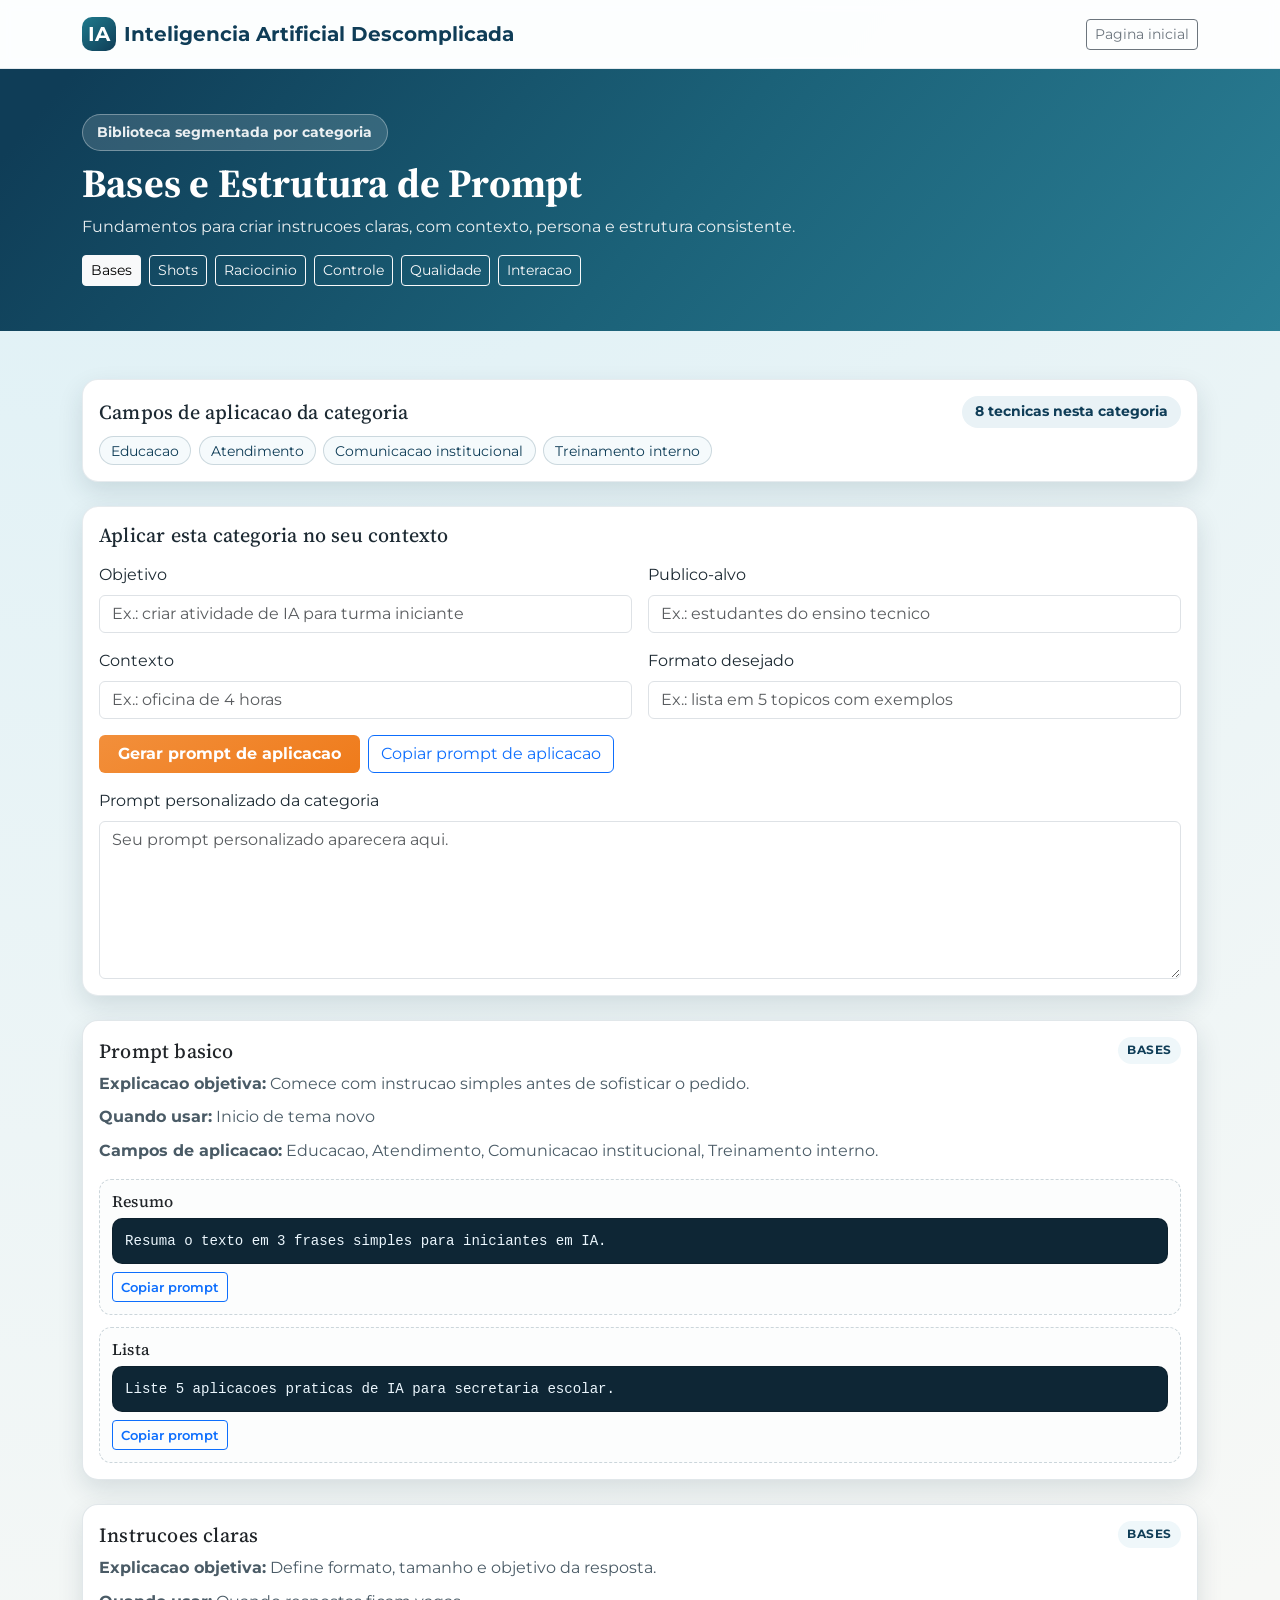
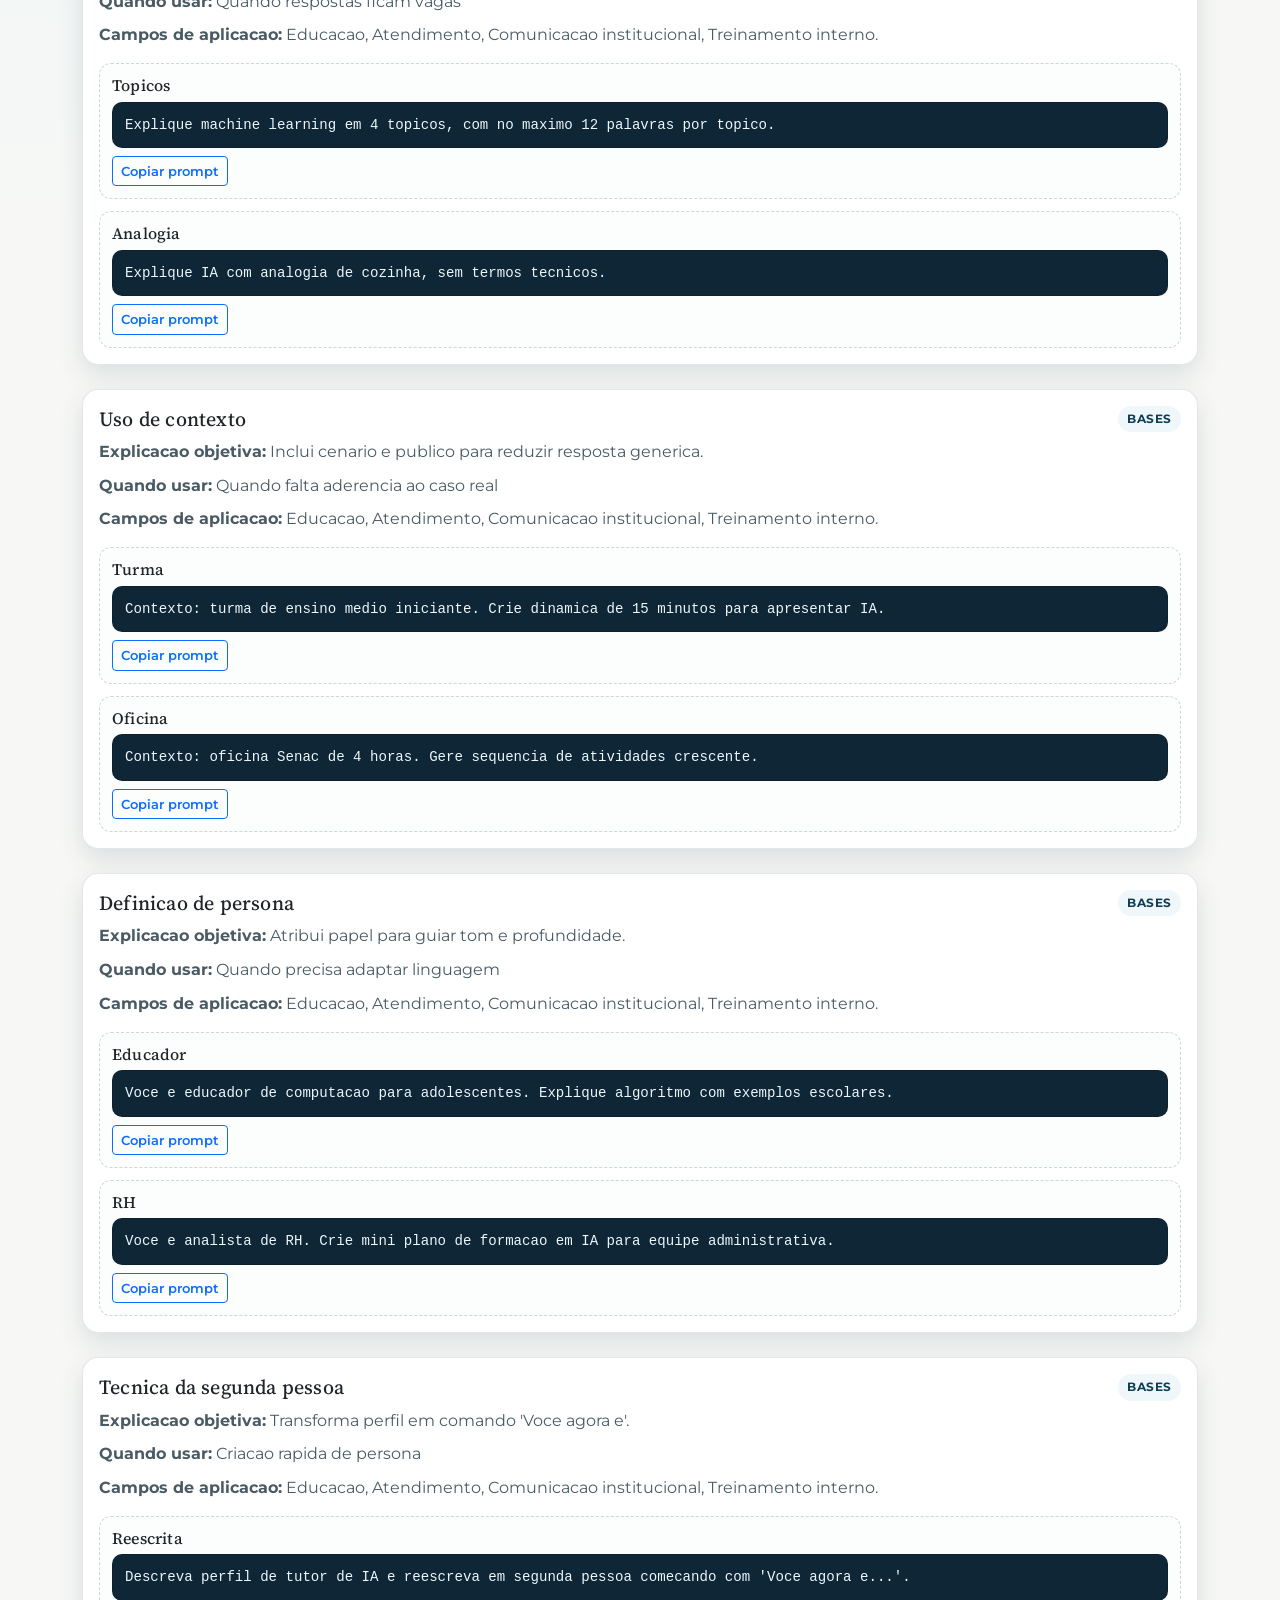
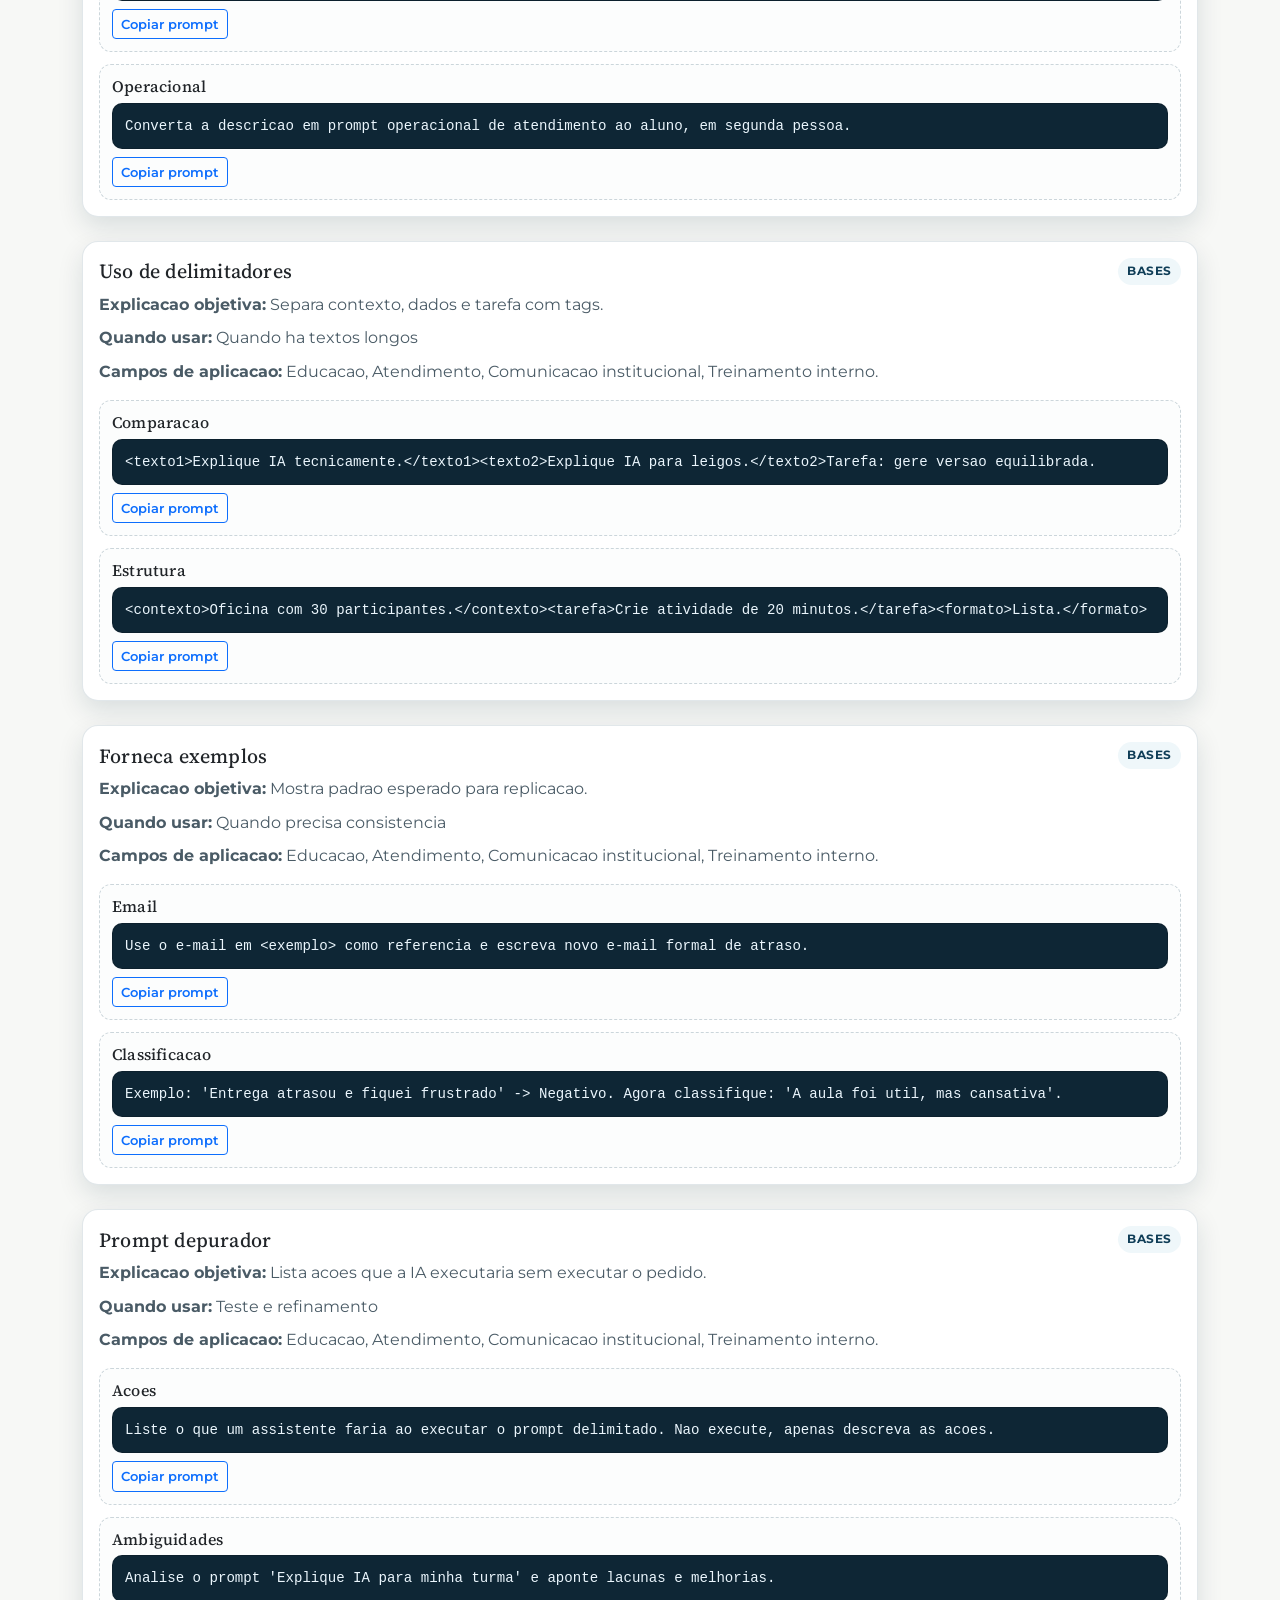
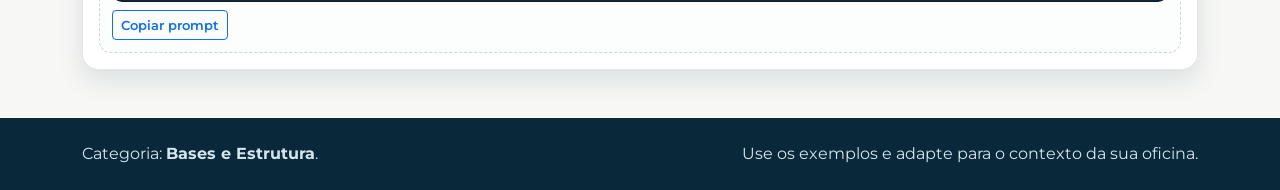
==== categoria-bases.html @ 1cd5e303 "Add files via upload" ====
<!DOCTYPE html>
<html lang="pt-BR">
<head>
  <meta charset="UTF-8" />
  <meta name="viewport" content="width=device-width, initial-scale=1.0" />
  <title>Bases e Estrutura | Inteligencia Artificial Descomplicada</title>
  <meta name="description" content="Pagina de prompts da categoria bases e estrutura com exemplos praticos e campos de aplicacao." />

  <link rel="preconnect" href="https://fonts.googleapis.com" />
  <link rel="preconnect" href="https://fonts.gstatic.com" crossorigin />
  <link href="https://fonts.googleapis.com/css2?family=Montserrat:wght@400;500;600;700;800&family=Source+Serif+4:opsz,wght@8..60,400;8..60,600&display=swap" rel="stylesheet" />
  <link href="https://cdn.jsdelivr.net/npm/bootstrap@5.3.3/dist/css/bootstrap.min.css" rel="stylesheet" integrity="sha384-QWTKZyjpPEjISv5WaRU9OFeRpok6YctnYmDr5pNlyT2bRjXh0JMhjY6hW+ALEwIH" crossorigin="anonymous" />
  <link rel="stylesheet" href="css/estilos.css" />
</head>
<body data-categoria="bases">
  <nav class="navbar navbar-expand-lg barra-topo sticky-top" aria-label="Navegacao principal">
    <div class="container py-1">
      <a class="navbar-brand d-flex align-items-center gap-2" href="index.html#tecnicas">
        <span class="marca-icone">IA</span>
        <span class="marca-texto">Inteligencia Artificial Descomplicada</span>
      </a>
      <div class="d-flex gap-2">
        <a href="index.html" class="btn btn-sm btn-outline-secondary">Pagina inicial</a>
      </div>
    </div>
  </nav>

  <header class="cabecalho-categoria">
    <div class="container">
      <p class="etiqueta mb-2">Biblioteca segmentada por categoria</p>
      <h1 class="display-6 fw-bold mb-2" id="tituloCategoria">Bases e Estrutura</h1>
      <p class="mb-3" id="descricaoCategoria"></p>
      <div class="d-flex flex-wrap gap-2">
            <a href="categoria-bases.html" class="btn btn-sm btn-light">Bases</a>
            <a href="categoria-shots.html" class="btn btn-sm btn-outline-light">Shots</a>
            <a href="categoria-raciocinio.html" class="btn btn-sm btn-outline-light">Raciocinio</a>
            <a href="categoria-controle.html" class="btn btn-sm btn-outline-light">Controle</a>
            <a href="categoria-qualidade.html" class="btn btn-sm btn-outline-light">Qualidade</a>
            <a href="categoria-interacao.html" class="btn btn-sm btn-outline-light">Interacao</a>
      </div>
    </div>
  </header>

  <main class="py-5">
    <section class="container">
      <div class="resumo-categoria mb-4">
        <div class="d-flex flex-wrap justify-content-between align-items-center gap-2 mb-2">
          <h2 class="h5 mb-0">Campos de aplicacao da categoria</h2>
          <span class="selo-total" id="contadorPromptsCategoria">0 tecnicas nesta categoria</span>
        </div>
        <ul class="lista-campos-aplicacao" id="listaCamposCategoria"></ul>
      </div>

      <div class="resumo-categoria mb-4">
        <h2 class="h5 mb-3">Aplicar esta categoria no seu contexto</h2>
        <form id="formularioAplicacaoCategoria" class="row g-3" novalidate>
          <div class="col-md-6">
            <label for="campoObjetivoAplicacao" class="form-label">Objetivo</label>
            <input type="text" id="campoObjetivoAplicacao" class="form-control" placeholder="Ex.: criar atividade de IA para turma iniciante" />
          </div>
          <div class="col-md-6">
            <label for="campoPublicoAplicacao" class="form-label">Publico-alvo</label>
            <input type="text" id="campoPublicoAplicacao" class="form-control" placeholder="Ex.: estudantes do ensino tecnico" />
          </div>
          <div class="col-md-6">
            <label for="campoContextoAplicacao" class="form-label">Contexto</label>
            <input type="text" id="campoContextoAplicacao" class="form-control" placeholder="Ex.: oficina de 4 horas" />
          </div>
          <div class="col-md-6">
            <label for="campoFormatoAplicacao" class="form-label">Formato desejado</label>
            <input type="text" id="campoFormatoAplicacao" class="form-control" placeholder="Ex.: lista em 5 topicos com exemplos" />
          </div>
          <div class="col-12 d-flex flex-wrap gap-2">
            <button type="submit" class="btn btn-ia">Gerar prompt de aplicacao</button>
            <button type="button" id="botaoCopiarAplicacaoCategoria" class="btn btn-outline-primary">Copiar prompt de aplicacao</button>
          </div>
        </form>
        <div class="mt-3">
          <label class="form-label" for="saidaAplicacaoCategoria">Prompt personalizado da categoria</label>
          <textarea id="saidaAplicacaoCategoria" class="form-control" rows="6" placeholder="Seu prompt personalizado aparecera aqui."></textarea>
        </div>
      </div>

      <div class="row g-4" id="gradeCategoria"></div>
    </section>
  </main>

  <footer class="rodape py-4">
    <div class="container d-flex flex-column flex-lg-row justify-content-between gap-2">
      <p class="mb-0">Categoria: <strong>Bases e Estrutura</strong>.</p>
      <p class="mb-0">Use os exemplos e adapte para o contexto da sua oficina.</p>
    </div>
  </footer>

  <div class="toast-container position-fixed bottom-0 end-0 p-3">
    <div id="toastCopia" class="toast align-items-center texto-bg-sucesso border-0" role="status" aria-live="polite" aria-atomic="true">
      <div class="d-flex">
        <div class="toast-body" id="mensagemToast">Prompt copiado.</div>
        <button type="button" class="btn-close btn-close-white me-2 m-auto" data-bs-dismiss="toast" aria-label="Fechar"></button>
      </div>
    </div>
  </div>

  <script src="https://cdn.jsdelivr.net/npm/bootstrap@5.3.3/dist/js/bootstrap.bundle.min.js" integrity="sha384-YvpcrYf0tY3lHB60NNkmXc5s9fDVZLESaAA55NDzOxhy9GkcIdslK1eN7N6jIeHz" crossorigin="anonymous"></script>
  <script src="js/script.js"></script>
  <script src="js/paginas-categorias.js"></script>
</body>
</html>
---- css/estilos.css ----
:root {
  --cor-primaria: #0f3d57;
  --cor-secundaria: #1f7a8c;
  --cor-destaque: #f28f3b;
  --cor-fundo: #f7f8f6;
  --cor-superficie: #ffffff;
  --cor-texto: #1d2a33;
  --cor-texto-suave: #4a5b66;
  --sombra-suave: 0 10px 26px rgba(11, 39, 54, 0.12);
  --raio-md: 16px;
  --raio-lg: 24px;
}

* {
  box-sizing: border-box;
}

html {
  scroll-behavior: smooth;
}

body {
  margin: 0;
  font-family: "Montserrat", "Segoe UI", sans-serif;
  color: var(--cor-texto);
  background: radial-gradient(circle at 12% -10%, #d6eef6 0%, #f7f8f6 42%, #f7f8f6 100%);
  overflow-x: hidden;
}

h1,
h2,
h3,
h4,
h5,
h6 {
  font-family: "Source Serif 4", Georgia, serif;
  letter-spacing: 0.2px;
}

p {
  color: var(--cor-texto-suave);
}

.formas-fundo {
  position: fixed;
  inset: 0;
  pointer-events: none;
  z-index: -1;
}

.forma {
  position: absolute;
  border-radius: 999px;
  filter: blur(1px);
}

.forma-1 {
  width: 300px;
  height: 300px;
  right: -70px;
  top: 75px;
  background: linear-gradient(140deg, rgba(242, 143, 59, 0.18), rgba(242, 143, 59, 0.02));
}

.forma-2 {
  width: 260px;
  height: 260px;
  left: -80px;
  top: 420px;
  background: linear-gradient(140deg, rgba(31, 122, 140, 0.18), rgba(31, 122, 140, 0.03));
}

.forma-3 {
  width: 180px;
  height: 180px;
  right: 12%;
  bottom: 110px;
  background: linear-gradient(140deg, rgba(15, 61, 87, 0.15), rgba(15, 61, 87, 0.03));
}

.barra-topo {
  background: rgba(255, 255, 255, 0.9);
  backdrop-filter: blur(6px);
  border-bottom: 1px solid rgba(15, 61, 87, 0.1);
}

.marca-icone {
  width: 34px;
  height: 34px;
  border-radius: 10px;
  display: inline-flex;
  justify-content: center;
  align-items: center;
  background: linear-gradient(140deg, var(--cor-secundaria), var(--cor-primaria));
  color: #fff;
  font-weight: 700;
}

.marca-texto {
  font-weight: 700;
  color: var(--cor-primaria);
}

.nav-link {
  font-weight: 600;
  color: var(--cor-primaria);
}

.nav-link:hover,
.nav-link:focus {
  color: var(--cor-secundaria);
}

.menu-principal {
  gap: 0.25rem;
}

.menu-principal .nav-link {
  padding: 0.52rem 0.8rem;
  border-radius: 10px;
  white-space: nowrap;
}

.menu-principal .nav-link:hover,
.menu-principal .nav-link:focus {
  background: #eef6f9;
}

.menu-laboratorios {
  border: 1px solid rgba(15, 61, 87, 0.14);
  border-radius: 12px;
  box-shadow: var(--sombra-suave);
  padding: 0.35rem;
  min-width: 13.2rem;
}

.menu-laboratorios .dropdown-item {
  border-radius: 8px;
  padding: 0.5rem 0.65rem;
  color: var(--cor-primaria);
  font-weight: 600;
}

.menu-laboratorios .dropdown-item:hover,
.menu-laboratorios .dropdown-item:focus {
  background: #eef6f9;
}

.secao-hero {
  background: linear-gradient(130deg, #0f3d57 5%, #1b6178 52%, #2b7f95 100%);
  color: #fff;
  position: relative;
}

.py-lg-6 {
  padding-top: 5rem;
  padding-bottom: 5rem;
}

.etiqueta {
  display: inline-block;
  background: rgba(255, 255, 255, 0.14);
  border: 1px solid rgba(255, 255, 255, 0.33);
  color: #fff;
  border-radius: 999px;
  padding: 0.45rem 0.9rem;
  font-size: 0.86rem;
  font-weight: 700;
}

.secao-hero .lead {
  color: rgba(255, 255, 255, 0.92);
}

.btn-ia {
  background: linear-gradient(150deg, var(--cor-destaque), #ef7b1b);
  color: #fff;
  border: none;
  font-weight: 700;
  padding-inline: 1.2rem;
}

.btn-ia:hover,
.btn-ia:focus {
  background: linear-gradient(150deg, #ef7b1b, #de6709);
  color: #fff;
}

.painel-destaque {
  background: rgba(255, 255, 255, 0.12);
  border: 1px solid rgba(255, 255, 255, 0.25);
  border-radius: var(--raio-lg);
  padding: 1.4rem;
  box-shadow: var(--sombra-suave);
}

.painel-destaque p,
.painel-destaque h2 {
  color: #f7fbff;
}

.item-turno {
  background: rgba(255, 255, 255, 0.14);
  color: #fff;
  padding: 0.55rem 0.75rem;
  border-radius: 10px;
  font-size: 0.94rem;
}

.titulo-secao {
  color: var(--cor-primaria);
  font-weight: 700;
  margin-bottom: 0.5rem;
}

.texto-secao {
  color: var(--cor-texto-suave);
  max-width: 78ch;
}

.card {
  border: none;
  border-radius: var(--raio-md);
}

.card-bloco,
.card-modulo,
.card-pratica {
  box-shadow: var(--sombra-suave);
  border: 1px solid rgba(15, 61, 87, 0.08);
}

.card-modulo .badge {
  color: var(--cor-primaria);
  border: 1px solid rgba(15, 61, 87, 0.14);
}

.pequeno {
  font-size: 0.95rem;
}

.secao-destaque-clara {
  background: linear-gradient(180deg, rgba(231, 243, 247, 0.45) 0%, rgba(255, 255, 255, 0.85) 100%);
}

.accordion-item {
  border: 1px solid rgba(15, 61, 87, 0.1);
  border-radius: 12px;
  overflow: hidden;
}

.accordion-button {
  font-weight: 700;
  color: var(--cor-primaria);
}

.accordion-button:not(.collapsed) {
  color: var(--cor-primaria);
  background-color: #eef6f9;
}

.painel-checklist {
  background: var(--cor-superficie);
  border: 1px solid rgba(15, 61, 87, 0.1);
  border-radius: var(--raio-md);
  padding: 1.2rem;
  box-shadow: var(--sombra-suave);
}

.lista-checklist {
  list-style: none;
  margin: 0;
  padding: 0;
  display: grid;
  gap: 0.6rem;
}

.lista-checklist li {
  display: flex;
  align-items: flex-start;
  gap: 0.55rem;
  color: var(--cor-texto-suave);
}

.lista-checklist input {
  margin-top: 0.2rem;
  accent-color: var(--cor-secundaria);
}

.filtros {
  background: #fff;
  border: 1px solid rgba(15, 61, 87, 0.1);
  border-radius: var(--raio-md);
  padding: 1rem;
  box-shadow: var(--sombra-suave);
}

.secao-links-categoria {
  background: #fff;
  border: 1px solid rgba(15, 61, 87, 0.1);
  border-radius: var(--raio-md);
  padding: 1rem;
  box-shadow: var(--sombra-suave);
}

.secao-links-categoria p {
  color: var(--cor-texto-suave);
}

.link-categoria {
  display: block;
  height: 100%;
  border: 1px solid rgba(15, 61, 87, 0.12);
  border-radius: 12px;
  background: #fbfdff;
  padding: 0.9rem;
  text-decoration: none;
  transition: transform 0.18s ease, box-shadow 0.18s ease;
}

.link-categoria:hover,
.link-categoria:focus {
  transform: translateY(-2px);
  box-shadow: 0 10px 18px rgba(11, 39, 54, 0.14);
}

.link-categoria h4 {
  color: var(--cor-primaria);
  margin-bottom: 0.35rem;
}

.link-categoria p {
  color: var(--cor-texto-suave);
}

.selo-total {
  background: #e9f2f6;
  color: var(--cor-primaria);
  border-radius: 999px;
  padding: 0.35rem 0.8rem;
  font-weight: 700;
  font-size: 0.9rem;
}

.card-tecnica {
  height: 100%;
  border: 1px solid rgba(15, 61, 87, 0.12);
  box-shadow: var(--sombra-suave);
  transition: transform 0.2s ease, box-shadow 0.2s ease;
}

.card-tecnica:hover {
  transform: translateY(-4px);
  box-shadow: 0 14px 28px rgba(11, 39, 54, 0.16);
}

.cabecalho-tecnica {
  display: flex;
  justify-content: space-between;
  align-items: center;
  gap: 0.6rem;
}

.etiqueta-categoria {
  background: #eff7fa;
  color: var(--cor-primaria);
  font-size: 0.78rem;
  font-weight: 700;
  padding: 0.25rem 0.6rem;
  border-radius: 999px;
  text-transform: uppercase;
  letter-spacing: 0.4px;
}

.bloco-explicacao {
  border-left: 3px solid #d5e7ee;
  padding-left: 0.75rem;
  margin-bottom: 0.85rem;
}

.bloco-explicacao p {
  margin-bottom: 0.45rem;
}

.lista-exemplos {
  display: grid;
  gap: 0.75rem;
}

.item-exemplo {
  border: 1px dashed rgba(15, 61, 87, 0.2);
  border-radius: 12px;
  padding: 0.75rem;
  background: #fcfdfd;
}

.item-exemplo h4 {
  font-size: 1rem;
  margin-bottom: 0.4rem;
}

.codigo-prompt {
  background: #0e2635;
  color: #ebf6fd;
  padding: 0.75rem;
  border-radius: 10px;
  white-space: pre-wrap;
  font-size: 0.88rem;
  line-height: 1.45;
  border: 1px solid rgba(0, 0, 0, 0.15);
  margin-bottom: 0.5rem;
}

.btn-copiar {
  font-size: 0.84rem;
  font-weight: 600;
}

#saidaPrompt {
  border: 1px solid rgba(15, 61, 87, 0.2);
  border-radius: 12px;
  background: #fbfdff;
}

.bloco-laboratorio {
  border: 1px solid rgba(15, 61, 87, 0.1);
  background: #ffffff;
}

.caixa-diagnostico {
  border: 1px solid rgba(15, 61, 87, 0.15);
  border-radius: 12px;
  background: #ffffff;
  padding: 0.9rem;
  color: var(--cor-texto-suave);
  box-shadow: var(--sombra-suave);
}

.lista-diagnostico {
  list-style: none;
  margin: 0;
  padding: 0;
  display: grid;
  gap: 0.5rem;
}

.item-diagnostico {
  display: flex;
  align-items: flex-start;
  gap: 0.55rem;
  line-height: 1.3;
}

.selo-diagnostico {
  border-radius: 999px;
  padding: 0.1rem 0.45rem;
  font-size: 0.72rem;
  font-weight: 700;
  margin-top: 0.05rem;
  white-space: nowrap;
}

.selo-ok {
  background: #dcf7e7;
  color: #16673c;
}

.selo-ajuste {
  background: #ffe8d2;
  color: #8b4a07;
}

.cartao-dica {
  height: auto;
}

#gerador .row.align-items-start > .col-lg-5 {
  align-self: flex-start;
}

#gerador .row.mt-4 {
  position: relative;
  z-index: 2;
}

.cabecalho-categoria {
  background: linear-gradient(130deg, #0f3d57 5%, #1b6178 52%, #2b7f95 100%);
  color: #fff;
  padding: 2.8rem 0;
}

.cabecalho-categoria p {
  color: rgba(255, 255, 255, 0.9);
}

.resumo-categoria {
  background: #fff;
  border: 1px solid rgba(15, 61, 87, 0.1);
  border-radius: var(--raio-md);
  box-shadow: var(--sombra-suave);
  padding: 1rem;
}

.lista-campos-aplicacao {
  display: flex;
  flex-wrap: wrap;
  gap: 0.45rem;
  list-style: none;
  margin: 0;
  padding: 0;
}

.lista-campos-aplicacao li {
  border: 1px solid rgba(15, 61, 87, 0.18);
  border-radius: 999px;
  padding: 0.2rem 0.7rem;
  font-size: 0.85rem;
  color: var(--cor-primaria);
  background: #f5fafc;
}

.texto-explicacao-categoria {
  margin-bottom: 0.6rem;
}

.painel-riscos {
  background: linear-gradient(165deg, rgba(242, 143, 59, 0.17), rgba(242, 143, 59, 0.06));
  border: 1px solid rgba(242, 143, 59, 0.3);
  border-radius: var(--raio-md);
  padding: 1.2rem;
  box-shadow: var(--sombra-suave);
}

.link-recurso {
  display: block;
  height: 100%;
  text-decoration: none;
  background: #fff;
  border: 1px solid rgba(15, 61, 87, 0.11);
  border-radius: var(--raio-md);
  padding: 1rem;
  box-shadow: var(--sombra-suave);
  transition: transform 0.2s ease;
}

.link-recurso:hover,
.link-recurso:focus {
  transform: translateY(-3px);
}

.link-recurso h3 {
  color: var(--cor-primaria);
}

.link-recurso p {
  color: var(--cor-texto-suave);
}

.rodape {
  background: #09293a;
  color: #d5e5ee;
}

.rodape p {
  color: #d5e5ee;
}

.texto-bg-sucesso {
  background: linear-gradient(145deg, #11716f, #0f5f64);
  color: #fff;
}

.alerta-vazio {
  border: 1px dashed rgba(15, 61, 87, 0.2);
  border-radius: var(--raio-md);
  padding: 1.2rem;
  text-align: center;
  color: var(--cor-texto-suave);
  background: #fff;
}

@media (max-width: 991px) {
  .py-lg-6 {
    padding-top: 3.7rem;
    padding-bottom: 3.7rem;
  }

  .marca-texto {
    font-size: 0.93rem;
  }

  .forma-1,
  .forma-2,
  .forma-3 {
    opacity: 0.45;
  }

  .navbar-toggler {
    border-color: rgba(15, 61, 87, 0.24);
  }

  .navbar-toggler:focus {
    box-shadow: 0 0 0 0.2rem rgba(31, 122, 140, 0.2);
  }

  #menuPrincipal {
    margin-top: 0.75rem;
    padding: 0.6rem;
    border: 1px solid rgba(15, 61, 87, 0.14);
    border-radius: 14px;
    background: #ffffff;
    box-shadow: var(--sombra-suave);
  }

  .menu-principal .nav-link {
    padding: 0.7rem 0.8rem;
  }

  .menu-principal .dropdown-menu {
    position: static !important;
    transform: none !important;
    float: none;
    width: 100%;
    margin-top: 0.25rem;
    border: none;
    box-shadow: none;
    background: #f8fbfc;
  }
}

@media (max-width: 767px) {
  .titulo-secao {
    font-size: 1.55rem;
  }

  .secao-hero .display-5 {
    font-size: 2rem;
  }

  .filtros {
    padding: 0.85rem;
  }

  .codigo-prompt {
    font-size: 0.82rem;
  }
}

@media (min-width: 992px) {
  .barra-topo .navbar-collapse {
    justify-content: flex-end;
  }

  .menu-principal {
    align-items: center;
    background: #ffffff;
    border: 1px solid rgba(15, 61, 87, 0.1);
    border-radius: 14px;
    padding: 0.22rem;
    box-shadow: 0 6px 18px rgba(11, 39, 54, 0.08);
  }
}
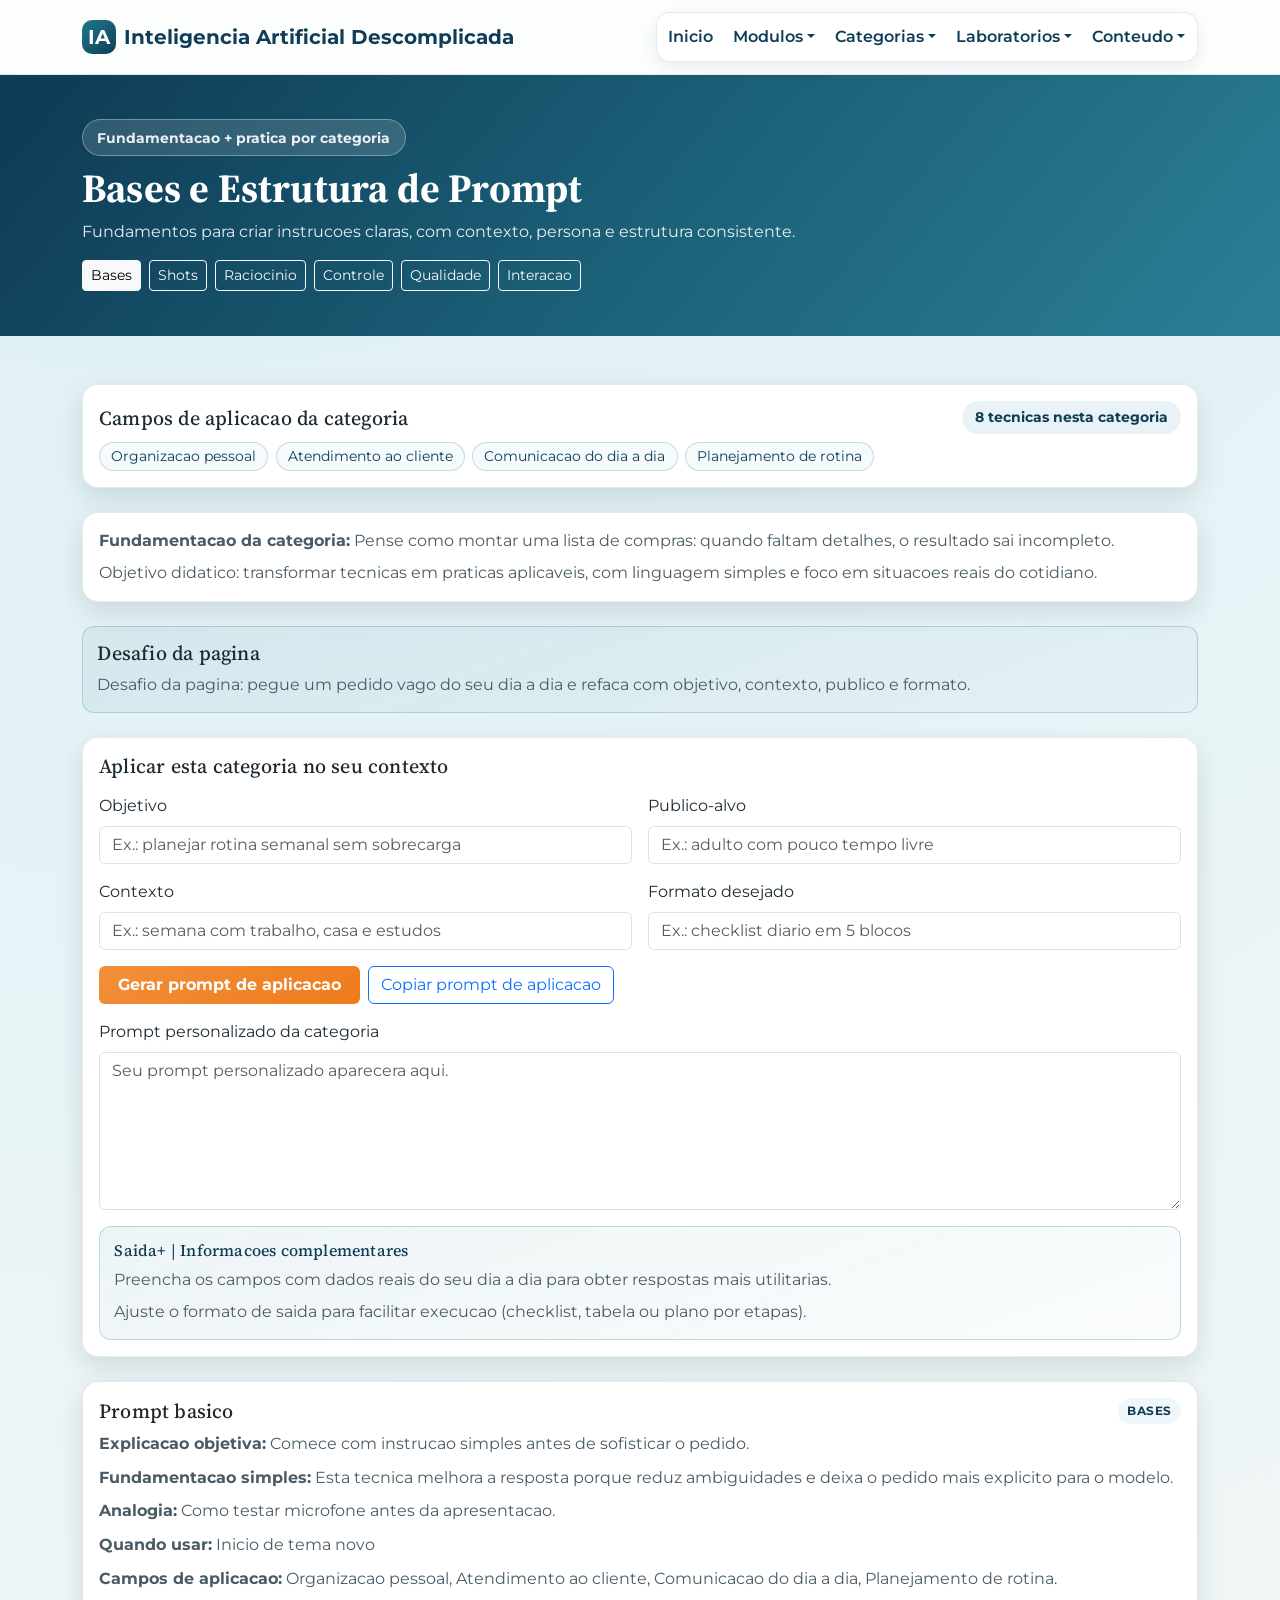
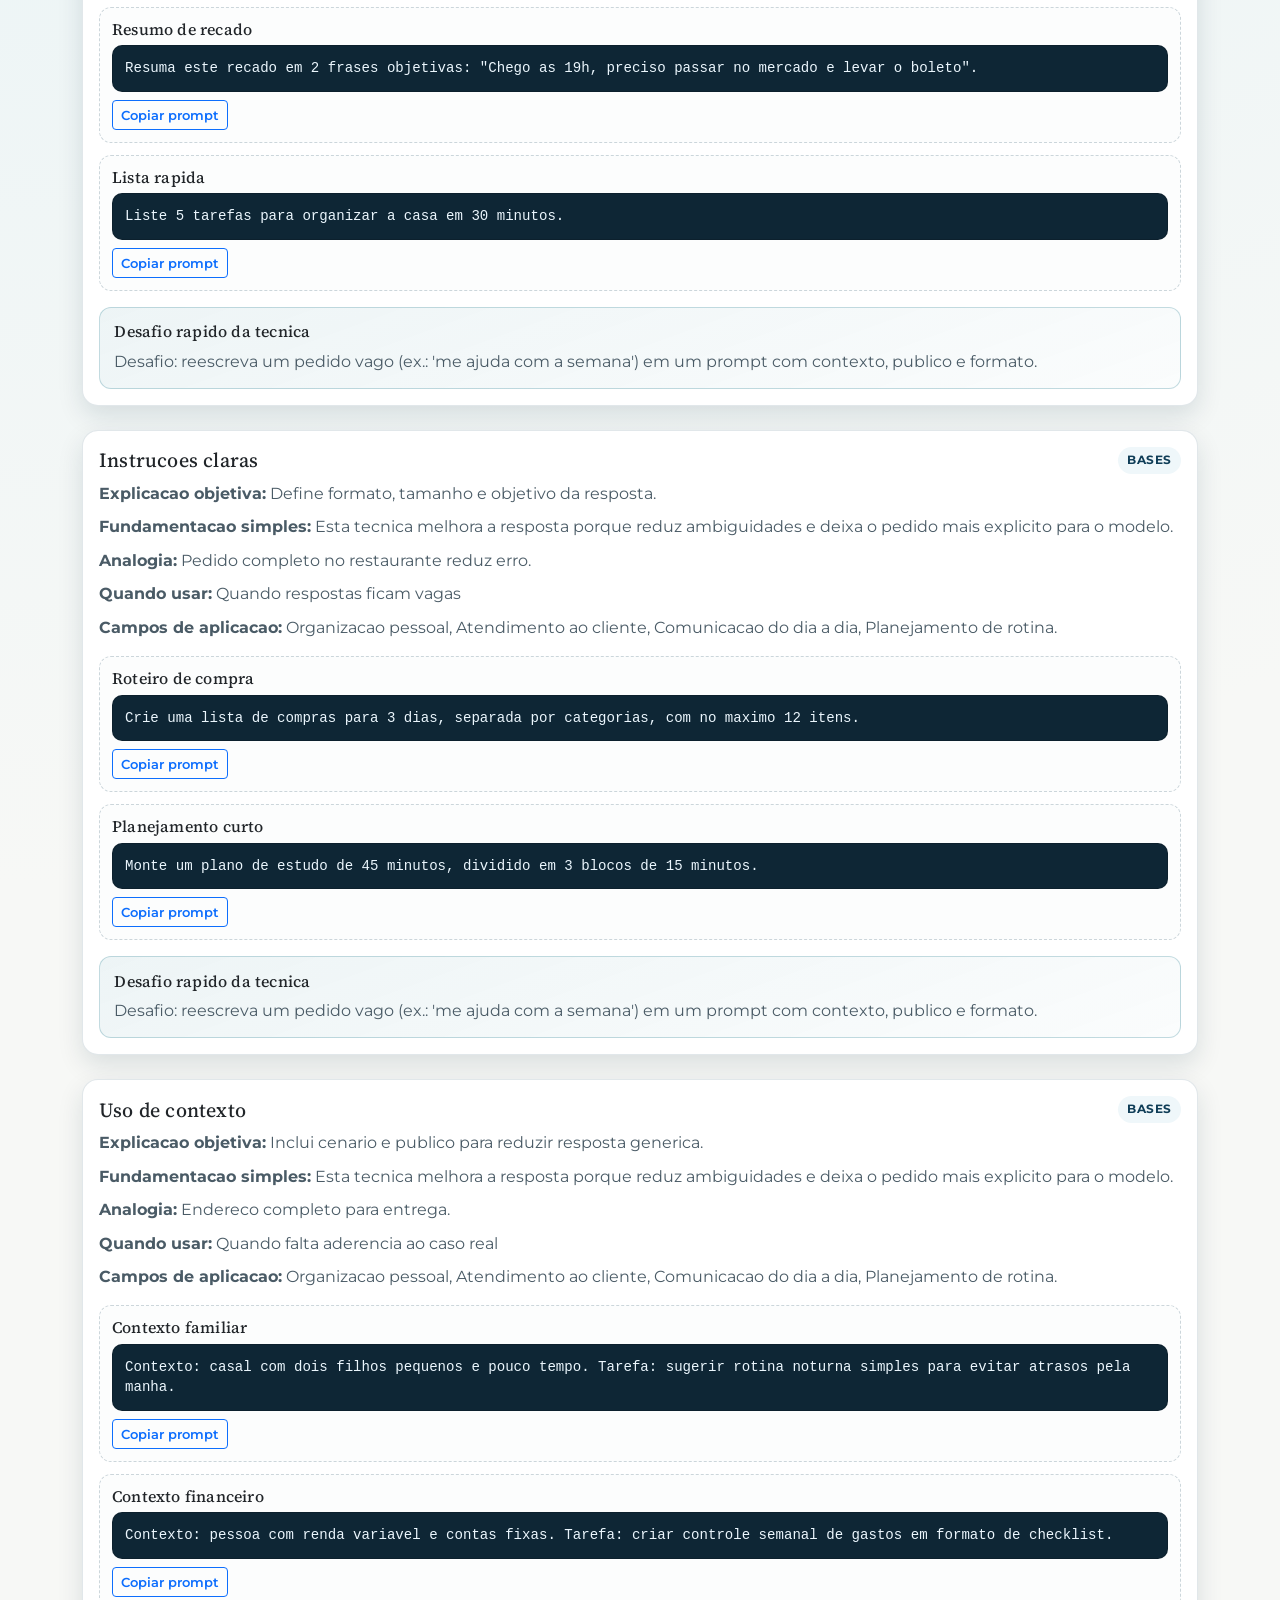
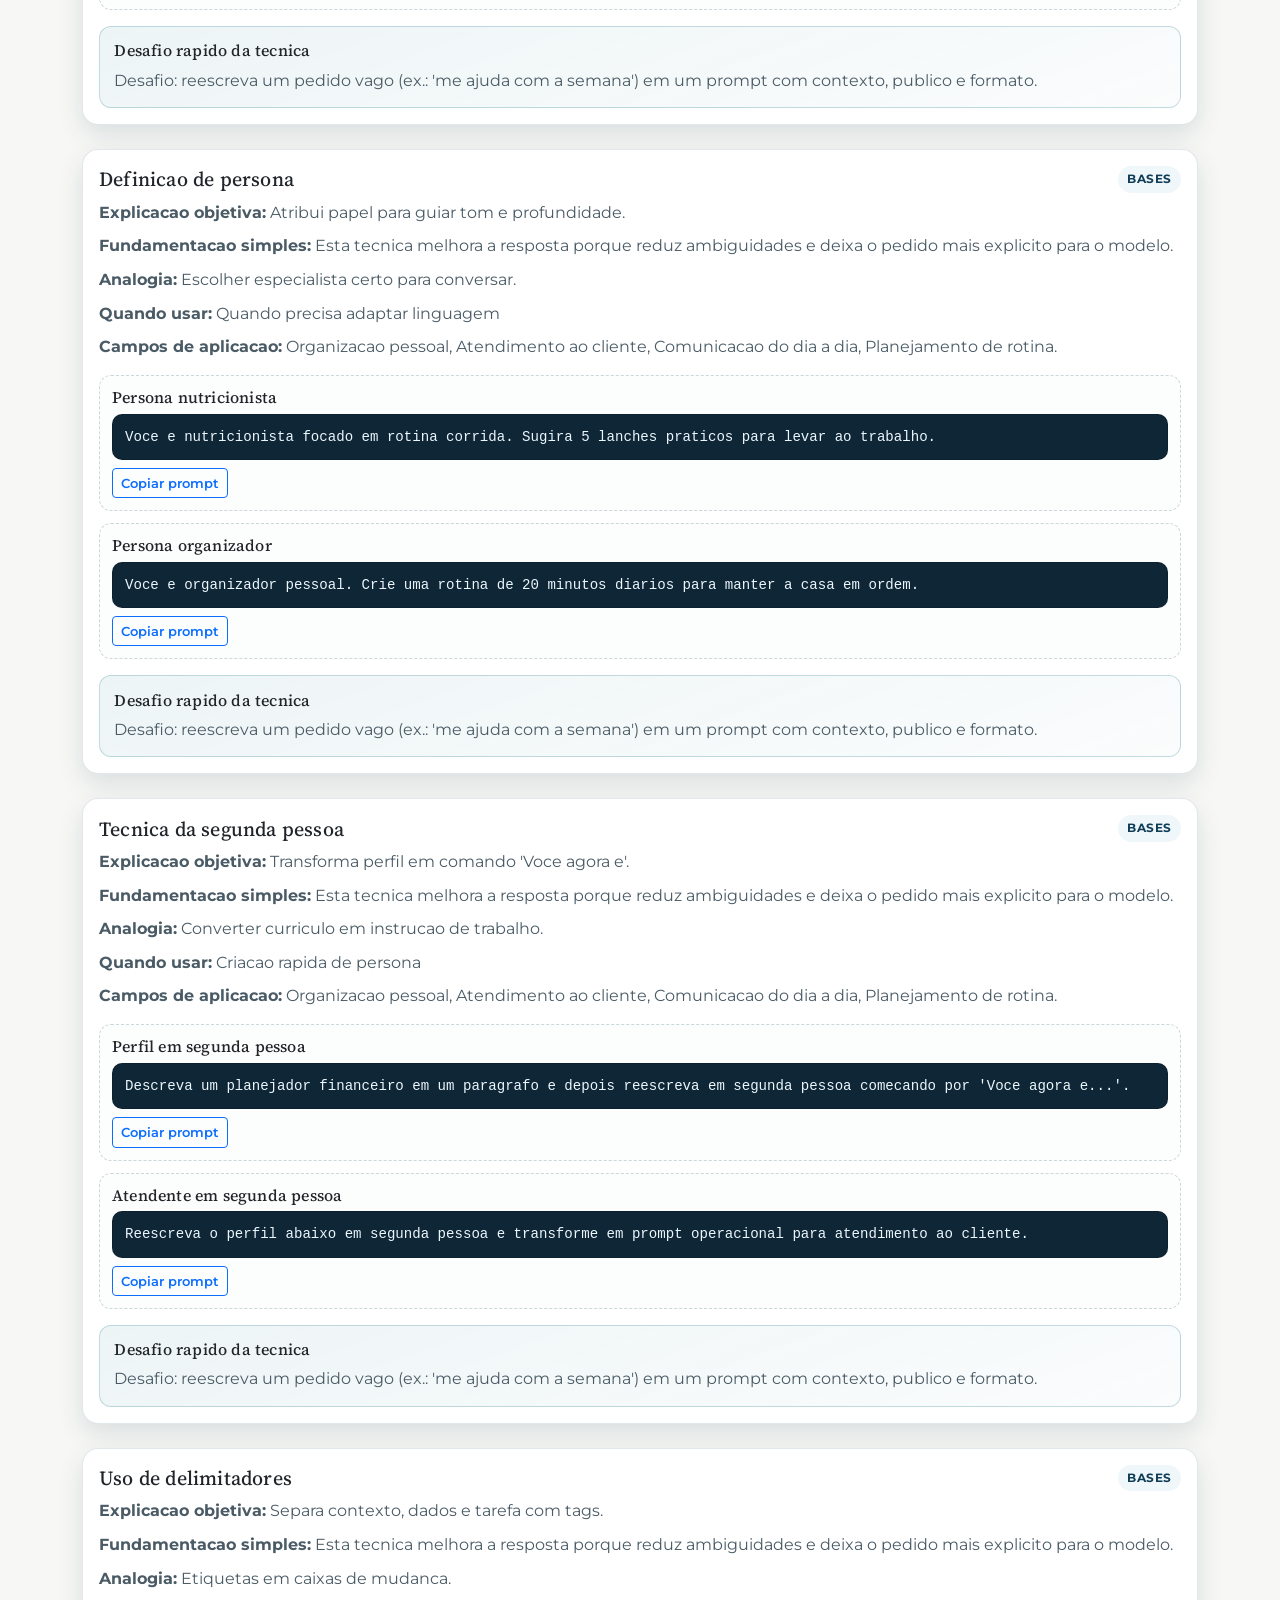
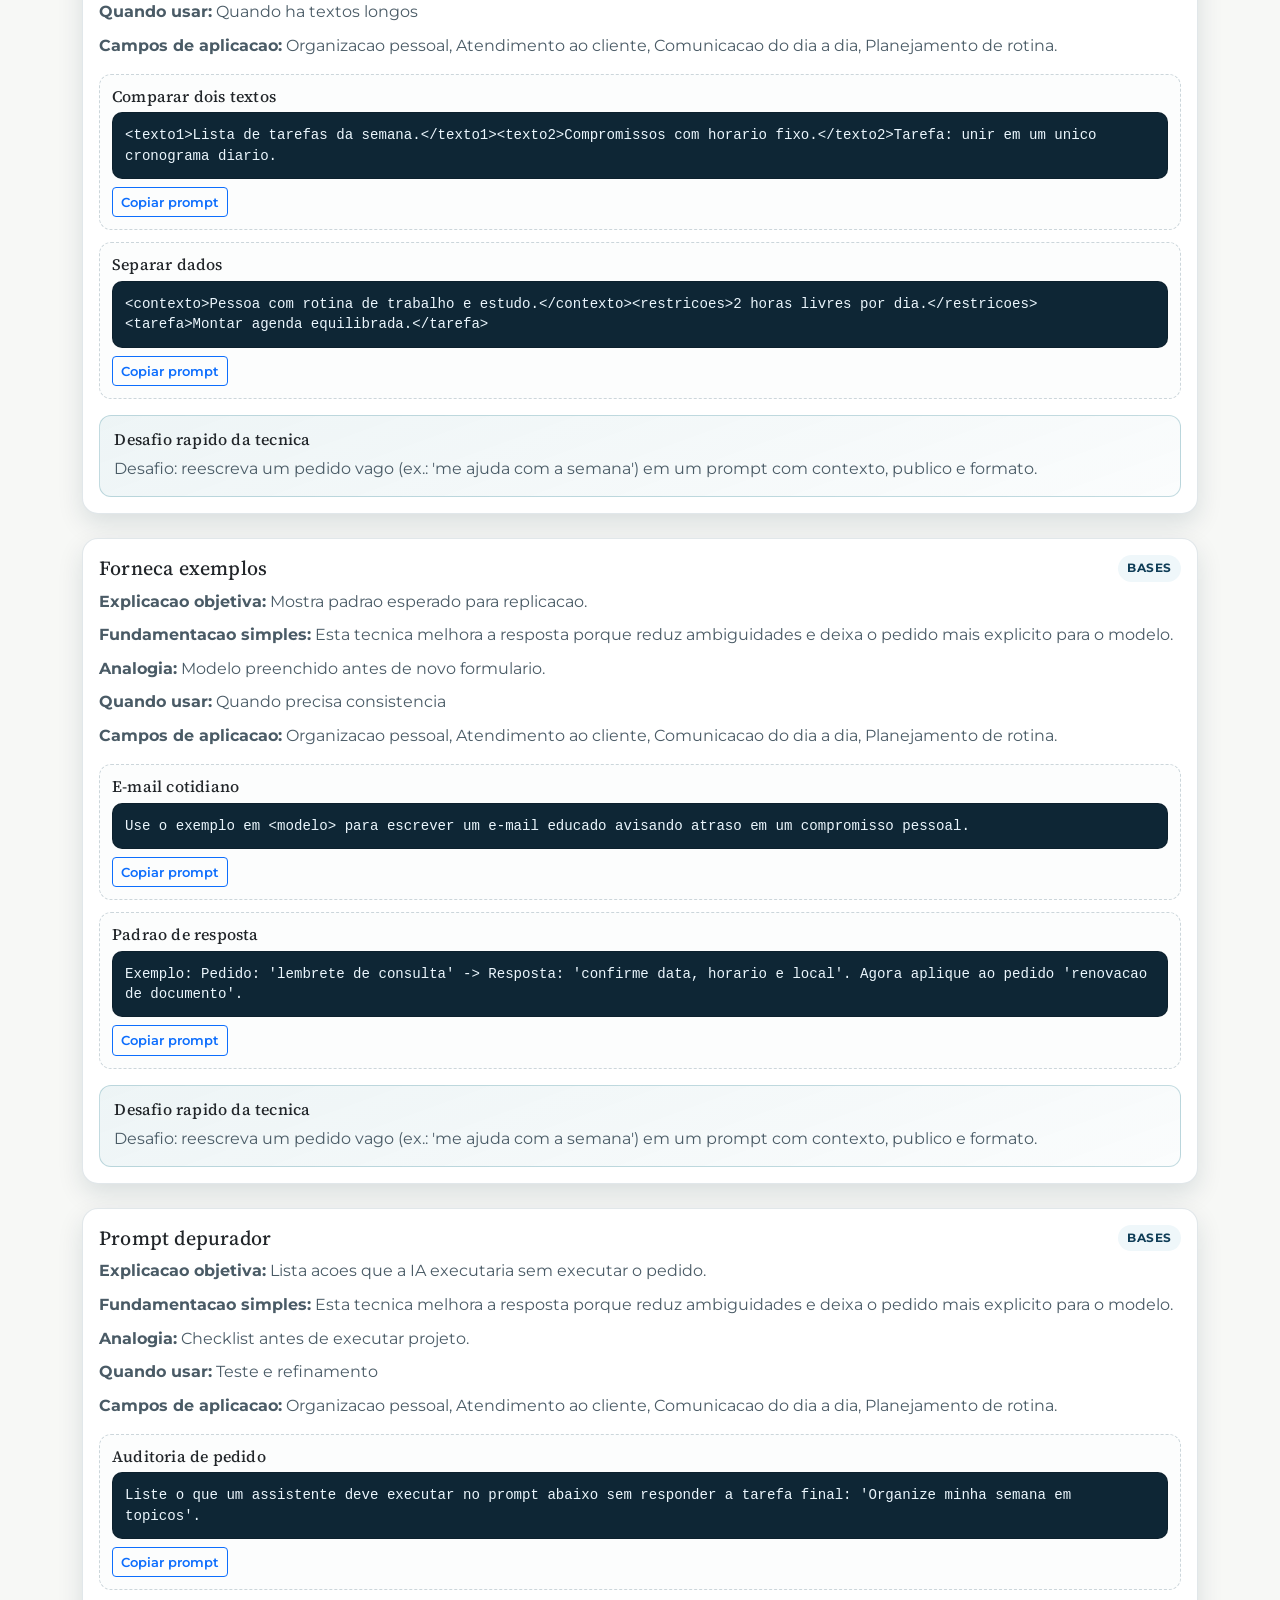
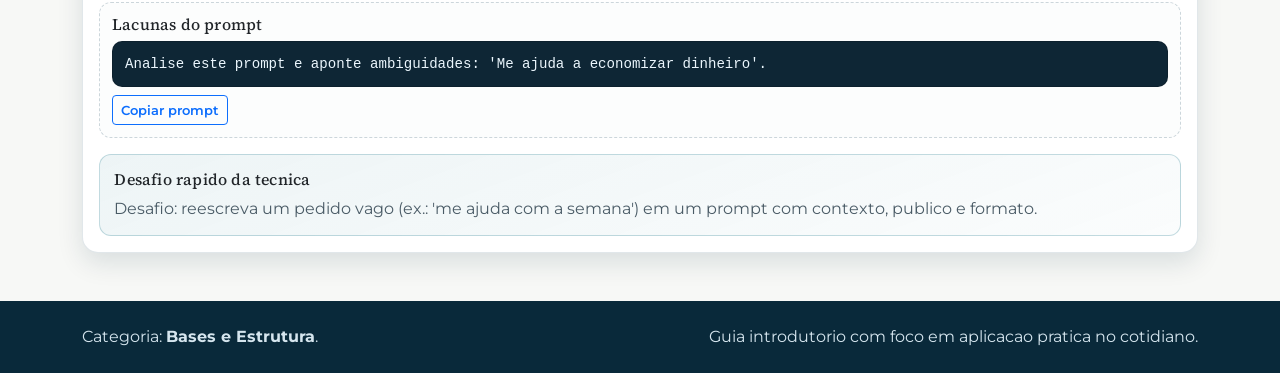
==== commit 3f09c960: "Add files via upload" ====
--- a/categoria-bases.html
+++ b/categoria-bases.html
@@ -4,7 +4,7 @@
   <meta charset="UTF-8" />
   <meta name="viewport" content="width=device-width, initial-scale=1.0" />
   <title>Bases e Estrutura | Inteligencia Artificial Descomplicada</title>
-  <meta name="description" content="Pagina de prompts da categoria bases e estrutura com exemplos praticos e campos de aplicacao." />
+  <meta name="description" content="Guia de prompts da categoria bases e estrutura com fundamentacao, desafios e aplicacao no dia a dia." />
 
   <link rel="preconnect" href="https://fonts.googleapis.com" />
   <link rel="preconnect" href="https://fonts.gstatic.com" crossorigin />
@@ -13,21 +13,65 @@
   <link rel="stylesheet" href="css/estilos.css" />
 </head>
 <body data-categoria="bases">
-  <nav class="navbar navbar-expand-lg barra-topo sticky-top" aria-label="Navegacao principal">
+  <nav class="navbar navbar-expand-xl barra-topo sticky-top" aria-label="Navegacao principal">
     <div class="container py-1">
-      <a class="navbar-brand d-flex align-items-center gap-2" href="index.html#tecnicas">
+      <a class="navbar-brand d-flex align-items-center gap-2" href="index.html">
         <span class="marca-icone">IA</span>
         <span class="marca-texto">Inteligencia Artificial Descomplicada</span>
       </a>
-      <div class="d-flex gap-2">
-        <a href="index.html" class="btn btn-sm btn-outline-secondary">Pagina inicial</a>
+      <button class="navbar-toggler" type="button" data-bs-toggle="collapse" data-bs-target="#menuPrincipal" aria-controls="menuPrincipal" aria-expanded="false" aria-label="Abrir menu">
+        <span class="navbar-toggler-icon"></span>
+      </button>
+      <div class="collapse navbar-collapse" id="menuPrincipal">
+                <ul class="navbar-nav ms-auto mb-2 mb-lg-0 menu-principal">
+          <li class="nav-item"><a class="nav-link" href="index.html#inicio">Inicio</a></li>
+          <li class="nav-item dropdown">
+            <a class="nav-link dropdown-toggle" href="#" role="button" data-bs-toggle="dropdown" aria-expanded="false">Modulos</a>
+            <ul class="dropdown-menu menu-laboratorios">
+              <li><a class="dropdown-item" href="index.html#modulos">Visao geral dos modulos</a></li>
+              <li><a class="dropdown-item" href="index.html#fundamentos">Modulo 1 | Fundamentos</a></li>
+              <li><a class="dropdown-item" href="index.html#tecnicas">Modulo 2 | Tecnicas</a></li>
+              <li><a class="dropdown-item" href="index.html#gerador">Modulo 3 | Laboratorios</a></li>
+              <li><a class="dropdown-item" href="index.html#boas-praticas">Modulo 4 | Uso consciente</a></li>
+              <li><a class="dropdown-item" href="index.html#quiz-avaliativo">Modulo 5 | Quiz e revisao</a></li>
+            </ul>
+          </li>
+          <li class="nav-item dropdown">
+            <a class="nav-link dropdown-toggle" href="#" role="button" data-bs-toggle="dropdown" aria-expanded="false">Categorias</a>
+            <ul class="dropdown-menu menu-laboratorios">
+              <li><a class="dropdown-item" href="categoria-bases.html">Bases e estrutura</a></li>
+              <li><a class="dropdown-item" href="categoria-shots.html">Tecnicas por shots</a></li>
+              <li><a class="dropdown-item" href="categoria-raciocinio.html">Raciocinio e encadeamento</a></li>
+              <li><a class="dropdown-item" href="categoria-controle.html">Niveis de controle</a></li>
+              <li><a class="dropdown-item" href="categoria-qualidade.html">Qualidade e verificacao</a></li>
+              <li><a class="dropdown-item" href="categoria-interacao.html">Interacao e metaprompts</a></li>
+            </ul>
+          </li>
+          <li class="nav-item dropdown">
+            <a class="nav-link dropdown-toggle" href="#" role="button" data-bs-toggle="dropdown" aria-expanded="false">Laboratorios</a>
+            <ul class="dropdown-menu menu-laboratorios">
+              <li><a class="dropdown-item" href="index.html#gerador">Laboratorio rapido</a></li>
+              <li><a class="dropdown-item" href="index.html#debug-prompts">Debug de prompts</a></li>
+              <li><a class="dropdown-item" href="index.html#interativo-avancado">Interativo avancado</a></li>
+            </ul>
+          </li>
+          <li class="nav-item dropdown">
+            <a class="nav-link dropdown-toggle" href="#" role="button" data-bs-toggle="dropdown" aria-expanded="false">Conteudo</a>
+            <ul class="dropdown-menu menu-laboratorios">
+              <li><a class="dropdown-item" href="como-ia-funciona.html">Como a IA funciona</a></li>
+              <li><a class="dropdown-item" href="glossario-ia.html">Glossario de IA</a></li>
+              <li><a class="dropdown-item" href="index.html#resumo-principal">Resumo dos pontos principais</a></li>
+              <li><a class="dropdown-item" href="index.html#recursos">Recursos complementares</a></li>
+            </ul>
+          </li>
+        </ul>
       </div>
     </div>
   </nav>
 
   <header class="cabecalho-categoria">
     <div class="container">
-      <p class="etiqueta mb-2">Biblioteca segmentada por categoria</p>
+      <p class="etiqueta mb-2">Fundamentacao + pratica por categoria</p>
       <h1 class="display-6 fw-bold mb-2" id="tituloCategoria">Bases e Estrutura</h1>
       <p class="mb-3" id="descricaoCategoria"></p>
       <div class="d-flex flex-wrap gap-2">
@@ -51,24 +95,31 @@
         <ul class="lista-campos-aplicacao" id="listaCamposCategoria"></ul>
       </div>
 
+      <div class="resumo-categoria mb-4" id="fundamentacaoCategoria"></div>
+
+      <div class="caixa-saida-mais mb-4">
+        <h2 class="h5 mb-2">Desafio da pagina</h2>
+        <p class="mb-0" id="desafioCategoriaPagina">Carregando desafio...</p>
+      </div>
+
       <div class="resumo-categoria mb-4">
         <h2 class="h5 mb-3">Aplicar esta categoria no seu contexto</h2>
         <form id="formularioAplicacaoCategoria" class="row g-3" novalidate>
           <div class="col-md-6">
             <label for="campoObjetivoAplicacao" class="form-label">Objetivo</label>
-            <input type="text" id="campoObjetivoAplicacao" class="form-control" placeholder="Ex.: criar atividade de IA para turma iniciante" />
+            <input type="text" id="campoObjetivoAplicacao" class="form-control" placeholder="Ex.: planejar rotina semanal sem sobrecarga" />
           </div>
           <div class="col-md-6">
             <label for="campoPublicoAplicacao" class="form-label">Publico-alvo</label>
-            <input type="text" id="campoPublicoAplicacao" class="form-control" placeholder="Ex.: estudantes do ensino tecnico" />
+            <input type="text" id="campoPublicoAplicacao" class="form-control" placeholder="Ex.: adulto com pouco tempo livre" />
           </div>
           <div class="col-md-6">
             <label for="campoContextoAplicacao" class="form-label">Contexto</label>
-            <input type="text" id="campoContextoAplicacao" class="form-control" placeholder="Ex.: oficina de 4 horas" />
+            <input type="text" id="campoContextoAplicacao" class="form-control" placeholder="Ex.: semana com trabalho, casa e estudos" />
           </div>
           <div class="col-md-6">
             <label for="campoFormatoAplicacao" class="form-label">Formato desejado</label>
-            <input type="text" id="campoFormatoAplicacao" class="form-control" placeholder="Ex.: lista em 5 topicos com exemplos" />
+            <input type="text" id="campoFormatoAplicacao" class="form-control" placeholder="Ex.: checklist diario em 5 blocos" />
           </div>
           <div class="col-12 d-flex flex-wrap gap-2">
             <button type="submit" class="btn btn-ia">Gerar prompt de aplicacao</button>
@@ -79,6 +130,11 @@
           <label class="form-label" for="saidaAplicacaoCategoria">Prompt personalizado da categoria</label>
           <textarea id="saidaAplicacaoCategoria" class="form-control" rows="6" placeholder="Seu prompt personalizado aparecera aqui."></textarea>
         </div>
+        <div class="caixa-saida-mais mt-3" id="saidaMaisAplicacaoCategoria">
+          <h3 class="h6 mb-2">Saida+ | Informacoes complementares</h3>
+          <p class="mb-2">Preencha os campos com dados reais do seu dia a dia para obter respostas mais utilitarias.</p>
+          <p class="mb-0">Ajuste o formato de saida para facilitar execucao (checklist, tabela ou plano por etapas).</p>
+        </div>
       </div>
 
       <div class="row g-4" id="gradeCategoria"></div>
@@ -88,7 +144,7 @@
   <footer class="rodape py-4">
     <div class="container d-flex flex-column flex-lg-row justify-content-between gap-2">
       <p class="mb-0">Categoria: <strong>Bases e Estrutura</strong>.</p>
-      <p class="mb-0">Use os exemplos e adapte para o contexto da sua oficina.</p>
+      <p class="mb-0">Guia introdutorio com foco em aplicacao pratica no cotidiano.</p>
     </div>
   </footer>
 
@@ -106,3 +162,5 @@
   <script src="js/paginas-categorias.js"></script>
 </body>
 </html>
+
+
--- a/css/estilos.css
+++ b/css/estilos.css
@@ -131,7 +131,7 @@
   border-radius: 12px;
   box-shadow: var(--sombra-suave);
   padding: 0.35rem;
-  min-width: 13.2rem;
+  min-width: 16rem;
 }
 
 .menu-laboratorios .dropdown-item {
@@ -139,6 +139,7 @@
   padding: 0.5rem 0.65rem;
   color: var(--cor-primaria);
   font-weight: 600;
+  white-space: normal;
 }
 
 .menu-laboratorios .dropdown-item:hover,
@@ -166,6 +167,20 @@
   padding: 0.45rem 0.9rem;
   font-size: 0.86rem;
   font-weight: 700;
+}
+
+.etiqueta-modulo {
+  display: inline-block;
+  margin-bottom: 0.7rem;
+  padding: 0.28rem 0.7rem;
+  border-radius: 999px;
+  border: 1px solid rgba(15, 61, 87, 0.18);
+  background: #eef6f9;
+  color: var(--cor-primaria);
+  font-size: 0.78rem;
+  font-weight: 700;
+  text-transform: uppercase;
+  letter-spacing: 0.4px;
 }
 
 .secao-hero .lead {
@@ -436,6 +451,65 @@
   box-shadow: var(--sombra-suave);
 }
 
+.caixa-saida-mais {
+  border: 1px solid rgba(31, 122, 140, 0.25);
+  border-radius: 12px;
+  background: linear-gradient(160deg, rgba(31, 122, 140, 0.08), rgba(31, 122, 140, 0.02));
+  padding: 0.9rem;
+}
+
+.caixa-saida-mais h3 {
+  color: var(--cor-primaria);
+}
+
+.caixa-saida-mais p {
+  color: var(--cor-texto-suave);
+}
+
+.pergunta-quiz {
+  border: 1px solid rgba(15, 61, 87, 0.14);
+}
+
+.opcoes-quiz {
+  display: grid;
+  gap: 0.35rem;
+}
+
+.opcao-quiz {
+  border: 1px solid rgba(15, 61, 87, 0.12);
+  border-radius: 10px;
+  background: #fbfdff;
+  padding: 0.45rem 0.65rem;
+}
+
+.feedback-pergunta {
+  margin-top: 0.6rem;
+  font-size: 0.9rem;
+  font-weight: 600;
+}
+
+.feedback-correto {
+  color: #1e6f43;
+}
+
+.feedback-incorreto {
+  color: #9d4d0d;
+}
+
+.feedback-aviso {
+  color: #4a5b66;
+}
+
+.quiz-correta {
+  border-color: rgba(25, 135, 84, 0.45);
+  background: linear-gradient(180deg, rgba(220, 247, 231, 0.42), rgba(255, 255, 255, 1));
+}
+
+.quiz-incorreta {
+  border-color: rgba(220, 53, 69, 0.38);
+  background: linear-gradient(180deg, rgba(255, 232, 210, 0.46), rgba(255, 255, 255, 1));
+}
+
 .lista-diagnostico {
   list-style: none;
   margin: 0;
@@ -579,7 +653,7 @@
   background: #fff;
 }
 
-@media (max-width: 991px) {
+@media (max-width: 1199px) {
   .py-lg-6 {
     padding-top: 3.7rem;
     padding-bottom: 3.7rem;
@@ -646,17 +720,21 @@
   }
 }
 
-@media (min-width: 992px) {
+@media (min-width: 1200px) {
   .barra-topo .navbar-collapse {
     justify-content: flex-end;
+    overflow: visible;
   }
 
   .menu-principal {
     align-items: center;
+    flex-wrap: nowrap;
     background: #ffffff;
     border: 1px solid rgba(15, 61, 87, 0.1);
     border-radius: 14px;
     padding: 0.22rem;
     box-shadow: 0 6px 18px rgba(11, 39, 54, 0.08);
-  }
-}
+    max-width: none;
+    overflow: visible;
+  }
+}
